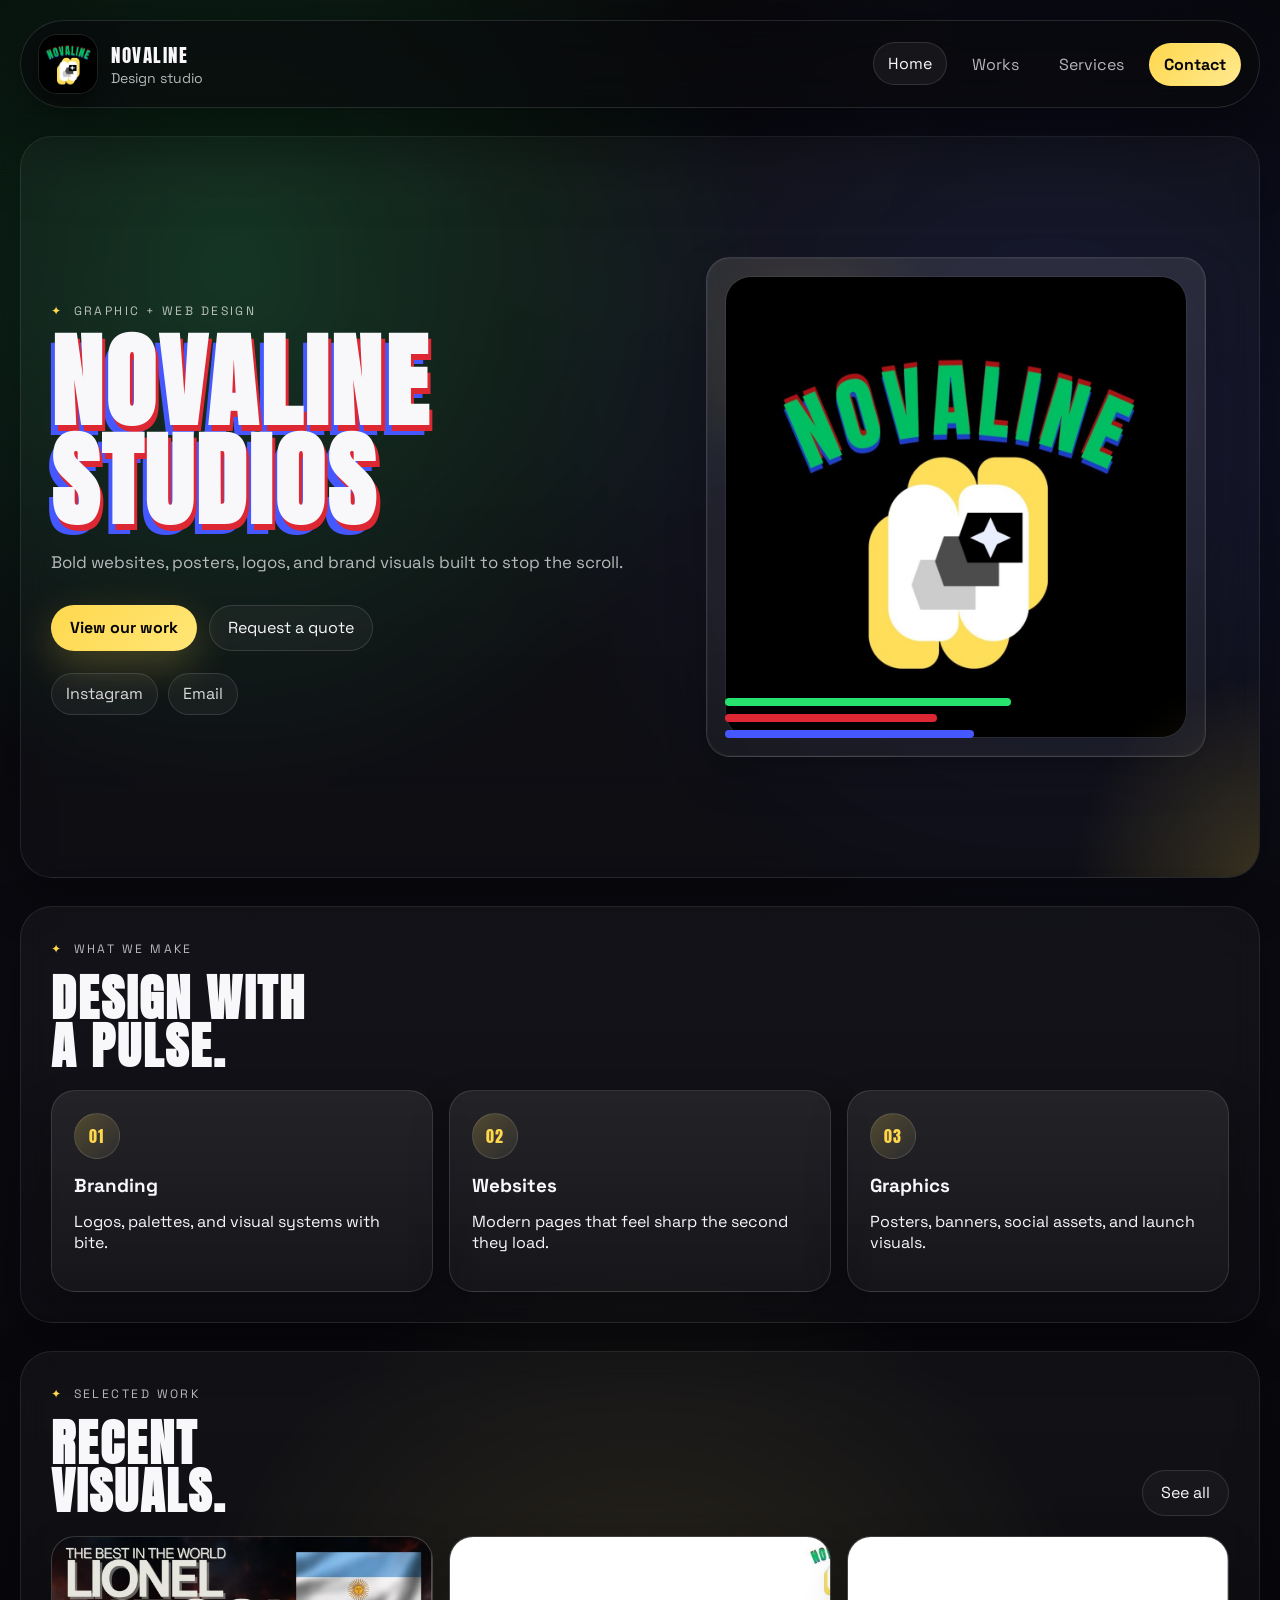
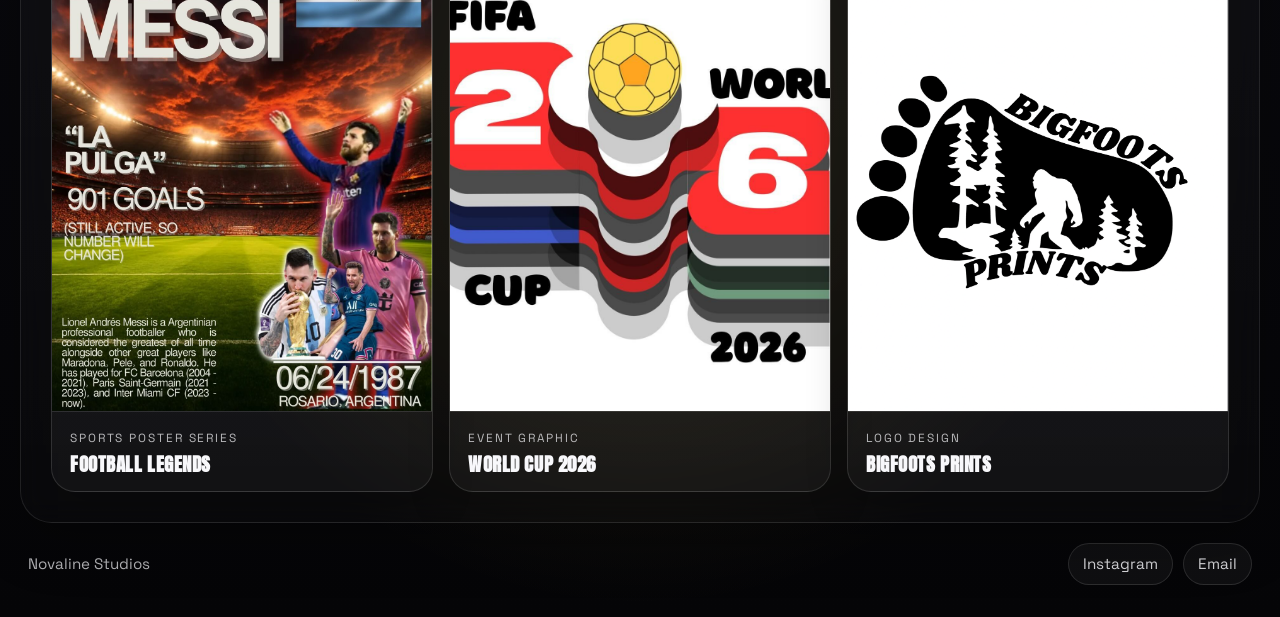
==== novaline-studio/index.html @ 24a4189b "Favicon working V10" ====
<!DOCTYPE html>
<html lang="en">
  <head>
    <link rel="icon" type="image/png" href="assets/favicon.png" />
    <link rel="shortcut icon" href="assets/favicon.ico" />
    <meta charset="UTF-8" />
    <meta name="viewport" content="width=device-width, initial-scale=1.0" />
    
    <title>Novaline Studios | Design That Hits Different</title>
    <meta
      name="description"
      content="Novaline Studios creates bold brand systems, modern websites, and eye-catching visuals that help clients stand out."
    />
    
    <link rel="preconnect" href="https://fonts.googleapis.com" />
    <link rel="preconnect" href="https://fonts.gstatic.com" crossorigin />
    <link rel="stylesheet" href="styles.css" />
  </head>
  <body>
    <div class="page-shell">
      <header class="site-header">
        <a class="brand-lockup" href="index.html" aria-label="Novaline home">
          <img class="brand-mark" src="assets/novaline.jpg" alt="Novaline logo" />
          <span class="brand-copy">
            <span class="brand-name">Novaline</span>
            <span class="brand-tag">Design studio</span>
          </span>
        </a>

        <nav class="site-nav" aria-label="Primary">
          <a class="nav-link active" href="index.html">Home</a>
          <a class="nav-link" href="works.html">Works</a>
          <a class="nav-link" href="studio.html">Services</a>
          <a class="nav-link nav-cta" href="contact.html">Contact</a>
        </nav>
      </header>

      <main>
        <section class="hero section simple-hero">
          <div class="hero-copy">
            <p class="eyebrow"><span class="glyph">✦</span> graphic + web design</p>
            <h1>Novaline Studios</h1>
            <p class="lede">
              Bold websites, posters, logos, and brand visuals built to stop the scroll.
            </p>

            <div class="hero-actions">
              <a class="button button-primary" href="works.html">View our work</a>
              <a class="button button-secondary" href="mailto:novalinestudios529@gmail.com?subject=Novaline%20quote%20request&amp;body=Hi%20Novaline%2C%0A%0AI%27m%20interested%20in%20a%20quote%20for%3A%0A%0AProject%20type%3A%20%0ATimeline%3A%20%0ABudget%20range%3A%20%0AReferences%2Fideas%3A%20%0A%0AThank%20you!">Request a quote</a>
            </div>

            <div class="social-row" aria-label="Social links">
              <a class="social-link" href="https://www.instagram.com/novaline.studio529/" target="_blank" rel="noreferrer">Instagram</a>
              <a class="social-link" href="mailto:novalinestudios529@gmail.com?subject=Novaline%20project%20message">Email</a>
            </div>
          </div>

          <div class="hero-art">
            <div class="feature-board">
              <img class="feature-logo" src="assets/novaline.jpg" alt="" aria-hidden="true" />
              <div class="kinetic-bars" aria-hidden="true">
                <span></span>
                <span></span>
                <span></span>
              </div>
            </div>
          </div>
        </section>

        <section class="section compact-section">
          <div class="section-heading">
            <p class="eyebrow"><span class="glyph">✦</span> what we make</p>
            <h2>Design with a pulse.</h2>
          </div>

          <div class="service-grid">
            <article class="service-card">
              <div class="service-icon">01</div>
              <h3>Branding</h3>
              <p>Logos, palettes, and visual systems with bite.</p>
            </article>

            <article class="service-card">
              <div class="service-icon">02</div>
              <h3>Websites</h3>
              <p>Modern pages that feel sharp the second they load.</p>
            </article>

            <article class="service-card">
              <div class="service-icon">03</div>
              <h3>Graphics</h3>
              <p>Posters, banners, social assets, and launch visuals.</p>
            </article>
          </div>
        </section>

        <section class="section feature-showcase">
          <div class="section-heading section-heading--split">
            <div>
              <p class="eyebrow"><span class="glyph">✦</span> selected work</p>
              <h2>Recent visuals.</h2>
            </div>
            <a class="text-link" href="works.html">See all</a>
          </div>

          <div class="showcase-grid">
            <article class="project-card project-card--image">
              <img class="project-card__image" src="assets/s6.jpg" alt="Cristiano Ronaldo poster design" />
              <div class="project-card__body">
                <p class="project-type">Sports poster series</p>
                <h3>Football legends</h3>
              </div>
            </article>

            <article class="project-card project-card--image">
              <img class="project-card__image" src="assets/worldcup.jpg" alt="FIFA World Cup 2026 graphic" />
              <div class="project-card__body">
                <p class="project-type">Event graphic</p>
                <h3>World Cup 2026</h3>
              </div>
            </article>

            <article class="project-card project-card--image">
              <img class="project-card__image" src="assets/bigfoot.png" alt="Bigfoots Prints logo design" />
              <div class="project-card__body">
                <p class="project-type">Logo design</p>
                <h3>Bigfoots Prints</h3>
              </div>
            </article>
          </div>
        </section>
      </main>

      <footer class="site-footer">
        <p>Novaline Studios</p>
        <div class="footer-socials">
          <a href="https://www.instagram.com/novaline.studio529/" target="_blank" rel="noreferrer">Instagram</a>
          <a href="mailto:novalinestudios529@gmail.com?subject=Novaline%20project%20message">Email</a>
        </div>
      </footer>
    </div>
    <script src="script.js"></script>
  </body>
</html>
---- novaline-studio/styles.css ----
@import url("https://fonts.googleapis.com/css2?family=Anton&family=Space+Grotesk:wght@400;500;600;700&display=swap");

:root {
  --bg: #050507;
  --bg-soft: #0f1016;
  --surface: rgba(255, 255, 255, 0.07);
  --surface-strong: rgba(255, 255, 255, 0.12);
  --surface-weak: rgba(255, 255, 255, 0.04);
  --text: #f8f8fb;
  --muted: rgba(248, 248, 251, 0.72);
  --line: rgba(255, 255, 255, 0.12);
  --line-strong: rgba(255, 255, 255, 0.22);
  --green: #27e36e;
  --yellow: #ffd84e;
  --red: #dd2834;
  --blue: #4557ff;
  --shadow: 0 24px 80px rgba(0, 0, 0, 0.5);
  --radius-xl: 32px;
  --radius-lg: 24px;
  --radius-md: 18px;
  --radius-sm: 14px;
}

*,
*::before,
*::after {
  box-sizing: border-box;
}

html {
  scroll-behavior: smooth;
}

body {
  margin: 0;
  min-height: 100vh;
  color: var(--text);
  font-family: "Space Grotesk", system-ui, sans-serif;
  background:
    radial-gradient(circle at 18% 12%, rgba(39, 227, 110, 0.18), transparent 24%),
    radial-gradient(circle at 82% 18%, rgba(69, 87, 255, 0.14), transparent 26%),
    radial-gradient(circle at 50% 78%, rgba(255, 216, 78, 0.12), transparent 26%),
    linear-gradient(180deg, #060608 0%, #0a0a10 45%, #050507 100%);
}

body::before,
body::after {
  content: "";
  position: fixed;
  inset: 0;
  pointer-events: none;
  z-index: -1;
}

body::before {
  background-image:
    linear-gradient(rgba(255, 255, 255, 0.025) 1px, transparent 1px),
    linear-gradient(90deg, rgba(255, 255, 255, 0.025) 1px, transparent 1px);
  background-size: 58px 58px;
  mask-image: linear-gradient(180deg, rgba(0, 0, 0, 0.9), transparent 120%);
  opacity: 0.45;
}

body::after {
  background:
    radial-gradient(circle at 50% 0%, rgba(255, 255, 255, 0.06), transparent 30%),
    repeating-linear-gradient(
      180deg,
      rgba(255, 255, 255, 0.03) 0,
      rgba(255, 255, 255, 0.03) 1px,
      transparent 1px,
      transparent 3px
    );
  mix-blend-mode: screen;
  opacity: 0.12;
}

@media (prefers-reduced-motion: no-preference) {
  main > section {
    animation: fadeUp 520ms ease both;
  }

  main > section:nth-child(2) {
    animation-delay: 90ms;
  }

  main > section:nth-child(3) {
    animation-delay: 160ms;
  }
}

a {
  color: inherit;
  text-decoration: none;
}

img {
  display: block;
  max-width: 100%;
}

.page-shell {
  width: min(1240px, calc(100% - 32px));
  margin: 0 auto;
  padding: 20px 0 32px;
}

.site-header {
  position: sticky;
  top: 14px;
  z-index: 30;
  display: flex;
  align-items: center;
  justify-content: space-between;
  gap: 20px;
  padding: 14px 18px;
  margin-bottom: 24px;
  border: 1px solid var(--line);
  border-radius: 999px;
  background: rgba(9, 9, 12, 0.68);
  backdrop-filter: blur(18px);
  box-shadow: var(--shadow);
}

.brand-lockup {
  display: inline-flex;
  align-items: center;
  gap: 14px;
  min-width: 0;
}

.brand-mark {
  width: 58px;
  height: 58px;
  border-radius: 18px;
  object-fit: cover;
  box-shadow: 0 0 0 1px rgba(255, 255, 255, 0.09), 0 10px 30px rgba(0, 0, 0, 0.4);
}

.brand-copy {
  display: flex;
  flex-direction: column;
  min-width: 0;
}

.brand-name {
  font-family: "Anton", Impact, sans-serif;
  letter-spacing: 0.08em;
  font-size: 1.18rem;
  text-transform: uppercase;
}

.brand-tag {
  color: var(--muted);
  font-size: 0.88rem;
}

.site-nav {
  display: flex;
  align-items: center;
  gap: 10px;
  flex-wrap: wrap;
  justify-content: flex-end;
}

.nav-link {
  padding: 10px 14px;
  border-radius: 999px;
  color: var(--muted);
  border: 1px solid transparent;
  transition: transform 180ms ease, background 180ms ease, border-color 180ms ease,
    color 180ms ease;
}

.social-row,
.footer-socials,
.contact-socials,
.contact-tags {
  display: flex;
  flex-wrap: wrap;
  gap: 10px;
}

.social-row {
  margin-top: 22px;
}

.social-link,
.footer-socials a,
.social-card,
.contact-tags span {
  border: 1px solid var(--line);
  background: rgba(255, 255, 255, 0.045);
}

.social-link,
.footer-socials a {
  display: inline-flex;
  align-items: center;
  min-height: 42px;
  padding: 0 14px;
  border-radius: 999px;
  color: rgba(248, 248, 251, 0.86);
  transition: transform 180ms ease, background 180ms ease, color 180ms ease;
}

.social-link:hover,
.footer-socials a:hover {
  transform: translateY(-2px);
  color: var(--bg);
  background: var(--yellow);
}

.nav-link:hover,
.nav-link.active {
  color: var(--text);
  border-color: var(--line);
  background: rgba(255, 255, 255, 0.05);
  transform: translateY(-1px);
}

.nav-cta {
  color: var(--bg);
  background: linear-gradient(135deg, var(--yellow), #ffe98f);
  font-weight: 700;
}

.nav-cta:hover {
  color: var(--bg);
  border-color: transparent;
  background: linear-gradient(135deg, #ffe36d, var(--yellow));
}

.section {
  margin-top: 28px;
  padding: 30px;
  border: 1px solid rgba(255, 255, 255, 0.09);
  border-radius: var(--radius-xl);
  background: linear-gradient(180deg, rgba(255, 255, 255, 0.04), rgba(255, 255, 255, 0.018));
  backdrop-filter: blur(14px);
  box-shadow: 0 18px 54px rgba(0, 0, 0, 0.28);
}

.section--tight {
  padding: 30px 32px;
}

.hero {
  display: grid;
  grid-template-columns: 1.05fr 0.95fr;
  gap: 28px;
  align-items: center;
  min-height: 78vh;
  overflow: hidden;
  position: relative;
}

.hero::after {
  content: "";
  position: absolute;
  inset: auto -18% -28% auto;
  width: 420px;
  height: 420px;
  border-radius: 50%;
  background: radial-gradient(circle, rgba(255, 216, 78, 0.18), transparent 68%);
  filter: blur(8px);
  pointer-events: none;
}

.eyebrow {
  display: inline-flex;
  align-items: center;
  gap: 10px;
  margin: 0 0 14px;
  color: var(--muted);
  text-transform: uppercase;
  letter-spacing: 0.2em;
  font-size: 0.76rem;
}

.glyph {
  color: var(--yellow);
}

h1,
h2,
h3,
.feature-board__top,
.project-card__body h3 {
  margin: 0;
  line-height: 0.96;
  text-wrap: balance;
}

h1 {
  font-family: "Anton", Impact, sans-serif;
  text-transform: uppercase;
  letter-spacing: 0.03em;
  font-size: 6.4rem;
  max-width: 11ch;
  text-shadow:
    0.03em 0.06em 0 var(--red),
    -0.04em 0.1em 0 var(--blue);
}

h2 {
  font-family: "Anton", Impact, sans-serif;
  text-transform: uppercase;
  letter-spacing: 0.04em;
  font-size: 3.1rem;
  max-width: 12ch;
}

h3 {
  font-size: 1.18rem;
  margin-bottom: 10px;
}

.lede {
  margin: 18px 0 0;
  max-width: 60ch;
  color: var(--muted);
  font-size: 1.05rem;
  line-height: 1.7;
}

.hero-actions,
.cta-band,
.section-heading--split,
.project-meta,
.contact-points,
.filter-row {
  display: flex;
  flex-wrap: wrap;
  gap: 12px;
}

.hero-actions {
  margin-top: 28px;
}

.button,
.filter-pill,
.text-link {
  display: inline-flex;
  align-items: center;
  justify-content: center;
  min-height: 46px;
  padding: 0 18px;
  border-radius: 999px;
  border: 1px solid var(--line);
  transition: transform 180ms ease, background 180ms ease, border-color 180ms ease,
    color 180ms ease;
}

.button:hover,
.filter-pill:hover,
.text-link:hover {
  transform: translateY(-1px);
}

.button-primary {
  color: var(--bg);
  border-color: transparent;
  background: linear-gradient(135deg, var(--yellow), #ffe676);
  font-weight: 700;
  box-shadow: 0 14px 40px rgba(255, 216, 78, 0.24);
}

.button-primary:hover {
  background: linear-gradient(135deg, #ffe25b, #fff0a6);
}

.button-secondary {
  background: rgba(255, 255, 255, 0.04);
}

.text-link {
  color: var(--text);
  background: rgba(255, 255, 255, 0.03);
}

.button-full {
  width: 100%;
}

.stats-row {
  display: grid;
  grid-template-columns: repeat(3, minmax(0, 1fr));
  gap: 14px;
  margin-top: 30px;
}

.stat-card,
.service-card,
.project-card,
.project-tile,
.process-card,
.offer-card,
.pillar-card,
.contact-card,
.contact-point,
.quote-card,
.social-card,
.feature-board {
  position: relative;
  overflow: hidden;
  border: 1px solid var(--line);
  border-radius: var(--radius-lg);
  background: linear-gradient(180deg, rgba(255, 255, 255, 0.08), rgba(255, 255, 255, 0.035));
  box-shadow: 0 18px 40px rgba(0, 0, 0, 0.24);
}

.stat-card {
  padding: 18px;
}

.stat-value {
  display: block;
  font-family: "Anton", Impact, sans-serif;
  letter-spacing: 0.08em;
  font-size: 1.05rem;
  text-transform: uppercase;
}

.stat-label {
  display: block;
  margin-top: 8px;
  color: var(--muted);
  font-size: 0.93rem;
  line-height: 1.55;
}

.hero-art {
  position: relative;
  min-height: 680px;
  display: grid;
  place-items: center;
}

.feature-board {
  width: min(100%, 500px);
  padding: 18px;
  background:
    radial-gradient(circle at 20% 18%, rgba(255, 216, 78, 0.12), transparent 25%),
    linear-gradient(180deg, rgba(255, 255, 255, 0.09), rgba(255, 255, 255, 0.045));
}

.feature-board::before {
  content: "";
  position: absolute;
  inset: 0;
  border-radius: inherit;
  border: 1px solid rgba(255, 255, 255, 0.04);
  pointer-events: none;
}

.feature-board__top,
.feature-board__bottom {
  display: flex;
  align-items: center;
  justify-content: space-between;
  gap: 12px;
}

.feature-board__top {
  margin-bottom: 12px;
  color: rgba(248, 248, 251, 0.88);
  font-size: 0.96rem;
  letter-spacing: 0.08em;
  text-transform: uppercase;
}

.feature-pill {
  display: inline-flex;
  padding: 8px 12px;
  border-radius: 999px;
  background: rgba(39, 227, 110, 0.12);
  border: 1px solid rgba(39, 227, 110, 0.34);
  color: var(--green);
  font-size: 0.74rem;
}

.feature-logo {
  width: 100%;
  aspect-ratio: 1 / 1;
  object-fit: cover;
  border-radius: 26px;
  border: 1px solid rgba(255, 255, 255, 0.06);
  box-shadow: inset 0 0 0 1px rgba(255, 255, 255, 0.02);
  animation: lift 8s ease-in-out infinite;
}

.kinetic-bars {
  position: absolute;
  left: 18px;
  right: 18px;
  bottom: 18px;
  display: grid;
  gap: 8px;
  pointer-events: none;
}

.kinetic-bars span {
  display: block;
  height: 8px;
  border-radius: 999px;
  transform-origin: left center;
  animation: barPulse 2.8s ease-in-out infinite;
}

.kinetic-bars span:nth-child(1) {
  width: 62%;
  background: var(--green);
}

.kinetic-bars span:nth-child(2) {
  width: 46%;
  background: var(--red);
  animation-delay: 180ms;
}

.kinetic-bars span:nth-child(3) {
  width: 54%;
  background: var(--blue);
  animation-delay: 320ms;
}

.feature-board__bottom {
  margin-top: 12px;
}

.feature-board__bottom strong,
.project-card__body h3,
.project-tile__content h3,
.process-card h3,
.pillar-card h3 {
  font-family: "Anton", Impact, sans-serif;
  letter-spacing: 0.03em;
  text-transform: uppercase;
}

.feature-board__bottom span,
.project-card__body p,
.project-tile__content p,
.process-card p,
.pillar-card p,
.contact-copy .lede {
  color: var(--muted);
}

.feature-board__bottom div {
  display: flex;
  flex-direction: column;
  gap: 4px;
  font-size: 0.92rem;
}

.signal-strip {
  padding: 16px 22px;
  border-radius: 999px;
  background:
    linear-gradient(90deg, rgba(39, 227, 110, 0.12), rgba(255, 216, 78, 0.08), rgba(69, 87, 255, 0.12));
}

.signal-strip__inner {
  overflow: hidden;
  white-space: nowrap;
}

.signal-strip p {
  margin: 0;
  color: rgba(248, 248, 251, 0.88);
  letter-spacing: 0.08em;
  text-transform: uppercase;
  font-size: 0.8rem;
}

.section-heading {
  margin-bottom: 20px;
}

.section-heading h2 {
  margin-top: 4px;
}

.service-grid,
.showcase-grid,
.portfolio-grid,
.process-grid,
.offer-grid,
.pillar-layout {
  display: grid;
  gap: 16px;
}

.service-grid {
  grid-template-columns: repeat(3, minmax(0, 1fr));
}

.offer-grid {
  grid-template-columns: repeat(3, minmax(0, 1fr));
}

.service-card,
.process-card,
.offer-card,
.pillar-card {
  padding: 22px;
}

.service-icon,
.process-step {
  display: inline-flex;
  align-items: center;
  justify-content: center;
  width: 46px;
  height: 46px;
  margin-bottom: 18px;
  border-radius: 50%;
  background: linear-gradient(135deg, rgba(255, 216, 78, 0.22), rgba(255, 255, 255, 0.06));
  border: 1px solid rgba(255, 255, 255, 0.12);
  color: var(--yellow);
  font-family: "Anton", Impact, sans-serif;
  letter-spacing: 0.08em;
}

.services-menu,
.how-it-works {
  overflow: hidden;
}

.feature-showcase {
  overflow: hidden;
}

.showcase-grid {
  grid-template-columns: repeat(3, minmax(0, 1fr));
}

.project-card {
  min-height: 390px;
  display: flex;
  flex-direction: column;
}

.project-card,
.real-project,
.series-slide,
.service-card,
.process-card,
.offer-card,
.quote-card,
.social-card {
  transition: transform 180ms ease, border-color 180ms ease, background 180ms ease;
}

.project-card:hover,
.real-project:hover,
.series-slide:hover,
.service-card:hover,
.process-card:hover,
.offer-card:hover,
.quote-card:hover,
.social-card:hover {
  transform: translateY(-4px);
  border-color: rgba(255, 216, 78, 0.38);
}

.reveal {
  opacity: 0;
  transform: translateY(28px) scale(0.97);
  transition:
    opacity 520ms ease,
    transform 620ms cubic-bezier(0.2, 0.8, 0.2, 1),
    border-color 180ms ease,
    background 180ms ease;
  transition-delay: var(--reveal-delay, 0ms);
}

.reveal.is-visible {
  opacity: 1;
  transform: translateY(0) scale(1);
}

.project-card--image {
  min-height: auto;
}

.project-card__image {
  width: 100%;
  aspect-ratio: 4 / 5;
  object-fit: cover;
  object-position: center;
  border-bottom: 1px solid rgba(255, 255, 255, 0.08);
  background: rgba(255, 255, 255, 0.04);
}

.project-card__visual {
  position: relative;
  min-height: 250px;
  border-bottom: 1px solid rgba(255, 255, 255, 0.08);
}

.project-card__body {
  padding: 18px;
}

.project-type {
  margin: 0 0 10px;
  color: var(--yellow);
  text-transform: uppercase;
  letter-spacing: 0.16em;
  font-size: 0.74rem;
}

.project-card--gold .project-card__visual {
  background:
    radial-gradient(circle at 25% 30%, rgba(255, 255, 255, 0.6), transparent 16%),
    linear-gradient(135deg, rgba(255, 216, 78, 0.95), rgba(255, 142, 60, 0.6));
}

.project-card--blue .project-card__visual {
  background:
    linear-gradient(135deg, rgba(69, 87, 255, 0.9), rgba(18, 18, 34, 0.65)),
    radial-gradient(circle at 80% 20%, rgba(255, 255, 255, 0.2), transparent 18%);
}

.project-card--green .project-card__visual {
  background:
    radial-gradient(circle at 20% 20%, rgba(255, 255, 255, 0.2), transparent 20%),
    linear-gradient(135deg, rgba(39, 227, 110, 0.9), rgba(10, 93, 52, 0.7));
}

.project-card__orb,
.project-card__slice,
.project-card__grid,
.project-card__spark,
.project-card__ring,
.project-card__bar {
  position: absolute;
}

.project-card__orb {
  left: 14%;
  top: 14%;
  width: 120px;
  height: 120px;
  border-radius: 50%;
  background: rgba(5, 5, 7, 0.18);
  border: 1px solid rgba(255, 255, 255, 0.2);
}

.project-card__slice {
  right: 10%;
  bottom: 10%;
  width: 130px;
  height: 130px;
  clip-path: polygon(50% 0%, 100% 50%, 50% 100%, 0 50%);
  background: rgba(5, 5, 7, 0.18);
}

.project-card__grid {
  inset: 18px;
  border-radius: 24px;
  background:
    linear-gradient(180deg, rgba(255, 255, 255, 0.14), rgba(255, 255, 255, 0.04)),
    linear-gradient(90deg, transparent 0 34px, rgba(255, 255, 255, 0.12) 34px 35px, transparent 35px 100%),
    linear-gradient(transparent 0 34px, rgba(255, 255, 255, 0.12) 34px 35px, transparent 35px 100%);
}

.project-card__spark {
  top: 24px;
  right: 24px;
  color: white;
  font-size: 2.4rem;
  text-shadow: 0 0 30px rgba(255, 255, 255, 0.5);
}

.project-card__ring {
  inset: 20px;
  border-radius: 50%;
  border: 2px solid rgba(255, 255, 255, 0.26);
}

.project-card__bar {
  left: 16%;
  right: 16%;
  top: 46%;
  height: 16px;
  border-radius: 999px;
  background: rgba(5, 5, 7, 0.25);
}

.section-heading--split {
  align-items: end;
  justify-content: space-between;
}

.project-tile {
  display: grid;
  grid-template-columns: 1.12fr 0.88fr;
  min-height: 260px;
}

.project-tile__visual {
  position: relative;
  min-height: 100%;
}

.project-tile__content {
  padding: 22px;
  align-self: end;
}

.project-tile__visual--aurora {
  background:
    radial-gradient(circle at 20% 25%, rgba(255, 216, 78, 0.9), transparent 18%),
    radial-gradient(circle at 72% 24%, rgba(69, 87, 255, 0.9), transparent 18%),
    linear-gradient(135deg, rgba(255, 49, 95, 0.92), rgba(31, 199, 247, 0.62));
}

.tile-badge,
.tile-note {
  position: absolute;
  left: 18px;
  top: 18px;
  padding: 8px 12px;
  border-radius: 999px;
  background: rgba(5, 5, 7, 0.34);
  border: 1px solid rgba(255, 255, 255, 0.18);
  color: var(--text);
  font-size: 0.75rem;
  letter-spacing: 0.12em;
  text-transform: uppercase;
}

.project-tile__visual--square {
  background:
    linear-gradient(135deg, rgba(255, 216, 78, 0.85), rgba(255, 255, 255, 0.22)),
    radial-gradient(circle at 50% 50%, rgba(0, 0, 0, 0.2), transparent 34%);
}

.tile-star {
  position: absolute;
  inset: 50% auto auto 50%;
  transform: translate(-50%, -50%);
  font-size: 4rem;
  color: var(--bg);
  text-shadow: 0 0 28px rgba(255, 255, 255, 0.45);
}

.project-tile__visual--yellow {
  background:
    linear-gradient(135deg, rgba(255, 216, 78, 0.95), rgba(255, 216, 78, 0.25)),
    radial-gradient(circle at 35% 30%, rgba(255, 255, 255, 0.5), transparent 16%);
}

.tile-stack {
  position: absolute;
  inset: 28px;
  border-radius: 20px;
  background:
    linear-gradient(135deg, rgba(255, 255, 255, 0.9), rgba(255, 255, 255, 0.55)),
    linear-gradient(135deg, rgba(5, 5, 7, 0.08), rgba(5, 5, 7, 0.08));
  clip-path: polygon(10% 20%, 65% 0, 100% 35%, 78% 100%, 20% 86%, 0 44%);
}

.project-tile__visual--blue {
  background:
    linear-gradient(135deg, rgba(69, 87, 255, 0.92), rgba(69, 87, 255, 0.42)),
    radial-gradient(circle at 18% 20%, rgba(255, 255, 255, 0.6), transparent 16%);
}

.tile-grid {
  position: absolute;
  inset: 20px;
  border-radius: 18px;
  background:
    linear-gradient(180deg, rgba(255, 255, 255, 0.12), rgba(255, 255, 255, 0.03)),
    linear-gradient(90deg, transparent 0 28px, rgba(255, 255, 255, 0.14) 28px 29px, transparent 29px 100%),
    linear-gradient(transparent 0 28px, rgba(255, 255, 255, 0.14) 28px 29px, transparent 29px 100%);
}

.project-tile__visual--mono {
  background:
    radial-gradient(circle at 50% 30%, rgba(255, 216, 78, 0.18), transparent 22%),
    linear-gradient(135deg, rgba(10, 10, 14, 0.82), rgba(255, 255, 255, 0.06));
}

.project-tile__visual--ring {
  background:
    radial-gradient(circle at 50% 50%, rgba(255, 255, 255, 0.08), transparent 28%),
    linear-gradient(135deg, rgba(39, 227, 110, 0.78), rgba(69, 87, 255, 0.68));
}

.tile-orbit {
  position: absolute;
  inset: 26px;
  border-radius: 50%;
  border: 2px solid rgba(255, 255, 255, 0.2);
}

.tile-note {
  top: auto;
  bottom: 18px;
}

.project-meta {
  margin-top: 18px;
}

.project-meta span {
  padding: 7px 10px;
  border-radius: 999px;
  background: rgba(255, 255, 255, 0.04);
  color: rgba(248, 248, 251, 0.78);
  font-size: 0.8rem;
}

.filter-row {
  margin-top: 18px;
  margin-bottom: 18px;
}

.filter-pill {
  color: var(--muted);
  background: rgba(255, 255, 255, 0.03);
}

.filter-pill.active {
  color: var(--bg);
  background: linear-gradient(135deg, var(--yellow), #fff1a0);
  border-color: transparent;
  font-weight: 700;
}

.portfolio-grid {
  grid-template-columns: repeat(2, minmax(0, 1fr));
}

.portfolio-feature {
  margin-top: 18px;
  padding: 24px;
  border: 1px solid var(--line);
  border-radius: var(--radius-xl);
  background:
    linear-gradient(180deg, rgba(255, 255, 255, 0.055), rgba(255, 255, 255, 0.025)),
    radial-gradient(circle at 8% 12%, rgba(255, 216, 78, 0.1), transparent 28%);
  overflow: hidden;
}

.carousel-note {
  max-width: 220px;
  margin: 0;
  color: var(--muted);
  line-height: 1.45;
  text-align: right;
}

.carousel-actions {
  display: flex;
  gap: 8px;
  margin: 18px 0;
  flex-wrap: wrap;
}

.carousel-actions a {
  display: inline-grid;
  place-items: center;
  width: 42px;
  height: 42px;
  border-radius: 50%;
  border: 1px solid var(--line);
  background: rgba(255, 255, 255, 0.04);
  color: var(--muted);
  font-family: "Anton", Impact, sans-serif;
  letter-spacing: 0.04em;
  transition: transform 180ms ease, background 180ms ease, color 180ms ease;
}

.carousel-actions a:hover {
  transform: translateY(-1px);
  color: var(--bg);
  background: var(--yellow);
}

.series-carousel {
  display: grid;
  grid-auto-flow: column;
  grid-auto-columns: minmax(280px, 38%);
  gap: 16px;
  overflow-x: auto;
  overscroll-behavior-inline: contain;
  scroll-behavior: smooth;
  scroll-snap-type: inline mandatory;
  padding: 0 4px 18px;
}

.series-carousel::-webkit-scrollbar {
  height: 10px;
}

.series-carousel::-webkit-scrollbar-track {
  background: rgba(255, 255, 255, 0.06);
  border-radius: 999px;
}

.series-carousel::-webkit-scrollbar-thumb {
  background: linear-gradient(90deg, var(--yellow), var(--green));
  border-radius: 999px;
}

.series-slide {
  margin: 0;
  scroll-snap-align: start;
  border: 1px solid var(--line);
  border-radius: var(--radius-lg);
  overflow: hidden;
  background: rgba(255, 255, 255, 0.04);
  box-shadow: 0 18px 45px rgba(0, 0, 0, 0.32);
}

.series-slide img {
  width: 100%;
  aspect-ratio: 4 / 5;
  object-fit: cover;
  object-position: top center;
  background: #111;
}

.series-slide figcaption {
  display: flex;
  align-items: center;
  gap: 12px;
  min-height: 62px;
  padding: 14px 16px;
  color: rgba(248, 248, 251, 0.88);
  line-height: 1.35;
}

.series-slide figcaption span {
  display: inline-grid;
  place-items: center;
  flex: 0 0 auto;
  width: 34px;
  height: 34px;
  border-radius: 50%;
  color: var(--bg);
  background: var(--yellow);
  font-family: "Anton", Impact, sans-serif;
}

.portfolio-grid--real {
  margin-top: 18px;
}

.real-project {
  overflow: hidden;
  border: 1px solid var(--line);
  border-radius: var(--radius-lg);
  background: linear-gradient(180deg, rgba(255, 255, 255, 0.075), rgba(255, 255, 255, 0.035));
  box-shadow: 0 18px 45px rgba(0, 0, 0, 0.28);
}

.real-project--wide {
  grid-column: 1 / -1;
  display: grid;
  grid-template-columns: minmax(0, 0.9fr) minmax(280px, 1.1fr);
  align-items: stretch;
}

.real-project img {
  width: 100%;
  height: 100%;
  min-height: 320px;
  object-fit: cover;
  object-position: center;
  background: rgba(255, 255, 255, 0.04);
}

.real-project:not(.real-project--wide) img {
  aspect-ratio: 1 / 1;
  height: auto;
}

.real-project__content {
  padding: 22px;
  align-self: end;
}

.real-project__content h3 {
  font-family: "Anton", Impact, sans-serif;
  letter-spacing: 0.03em;
  text-transform: uppercase;
}

.real-project__content p {
  color: var(--muted);
  line-height: 1.65;
}

.project-tile__content p {
  line-height: 1.65;
}

.process-grid {
  grid-template-columns: repeat(4, minmax(0, 1fr));
}

.process-grid--simple {
  grid-template-columns: repeat(3, minmax(0, 1fr));
}

.pillar-layout {
  grid-template-columns: repeat(3, minmax(0, 1fr));
}

.studio-purpose {
  display: grid;
  grid-template-columns: minmax(260px, 0.75fr) minmax(320px, 1.25fr);
  gap: 24px;
  align-items: start;
}

.studio-purpose h2 {
  max-width: 9ch;
}

.purpose-copy {
  display: grid;
  gap: 14px;
  color: var(--muted);
  font-size: 1rem;
  line-height: 1.75;
}

.purpose-copy p {
  margin: 0;
}

.quote-card {
  display: flex;
  align-items: center;
  justify-content: space-between;
  gap: 18px;
  margin-top: 28px;
  padding: 28px;
}

.quote-card h2 {
  max-width: none;
}

.contact-layout {
  display: grid;
  grid-template-columns: 1fr 0.9fr;
  gap: 20px;
  align-items: start;
}

.contact-copy h1 {
  max-width: 12ch;
}

.contact-socials {
  margin-top: 24px;
}

.social-card {
  flex: 1 1 220px;
  display: grid;
  gap: 8px;
  min-height: 118px;
  padding: 20px;
  border-radius: var(--radius-lg);
}

.social-card span {
  color: var(--yellow);
  text-transform: uppercase;
  letter-spacing: 0.16em;
  font-size: 0.76rem;
}

.social-card strong {
  font-size: 1.1rem;
}

.contact-points {
  margin-top: 24px;
  flex-direction: column;
}

.contact-point {
  padding: 18px 20px;
}

.contact-point__label {
  display: block;
  color: var(--yellow);
  text-transform: uppercase;
  letter-spacing: 0.16em;
  font-size: 0.74rem;
  margin-bottom: 8px;
}

.contact-card {
  display: grid;
  gap: 14px;
  padding: 22px;
}

.contact-card--simple {
  align-self: stretch;
  align-content: center;
}

.contact-tags span {
  padding: 10px 12px;
  border-radius: 999px;
  color: rgba(248, 248, 251, 0.86);
}

.contact-card label {
  display: grid;
  gap: 8px;
  color: rgba(248, 248, 251, 0.9);
  font-size: 0.93rem;
}

.contact-card input,
.contact-card textarea {
  width: 100%;
  border: 1px solid var(--line);
  border-radius: 16px;
  background: rgba(255, 255, 255, 0.04);
  color: var(--text);
  font: inherit;
  padding: 14px 16px;
  outline: none;
  transition: border-color 160ms ease, background 160ms ease, transform 160ms ease;
}

.contact-card input:focus,
.contact-card textarea:focus {
  border-color: rgba(255, 216, 78, 0.58);
  background: rgba(255, 255, 255, 0.06);
}

.contact-card textarea {
  resize: vertical;
  min-height: 160px;
}

.site-footer {
  display: flex;
  align-items: center;
  justify-content: space-between;
  gap: 18px;
  padding: 20px 8px 0;
  color: var(--muted);
  font-size: 0.95rem;
}

.site-footer p {
  margin: 0;
}

@keyframes lift {
  0%,
  100% {
    transform: translateY(0);
    filter: saturate(1);
  }
  50% {
    transform: translateY(-8px);
    filter: saturate(1.08);
  }
}

@keyframes barPulse {
  0%,
  100% {
    transform: scaleX(0.75);
    opacity: 0.72;
  }
  50% {
    transform: scaleX(1);
    opacity: 1;
  }
}

@keyframes fadeUp {
  from {
    opacity: 0;
    transform: translateY(14px);
  }
  to {
    opacity: 1;
    transform: translateY(0);
  }
}

@media (max-width: 1120px) {
  .hero,
  .contact-layout,
  .studio-purpose {
    grid-template-columns: 1fr;
  }

  .hero-art {
    min-height: 540px;
  }

  .service-grid,
  .showcase-grid,
  .process-grid,
  .pillar-layout {
    grid-template-columns: repeat(2, minmax(0, 1fr));
  }
}

@media (max-width: 820px) {
  .page-shell {
    width: min(100% - 18px, 1240px);
    padding-top: 10px;
  }

  .site-header {
    position: static;
    border-radius: 28px;
    padding: 16px;
    flex-direction: column;
    align-items: stretch;
  }

  .site-nav {
    justify-content: flex-start;
  }

  .section {
    padding: 22px;
    border-radius: 26px;
  }

  h1 {
    font-size: 4.4rem;
  }

  h2 {
    font-size: 2.6rem;
  }

  .stats-row,
  .portfolio-grid,
  .service-grid,
  .showcase-grid,
  .process-grid,
  .pillar-layout {
    grid-template-columns: 1fr;
  }

  .project-tile {
    grid-template-columns: 1fr;
  }

  .real-project--wide {
    grid-template-columns: 1fr;
  }

  .series-carousel {
    grid-auto-columns: minmax(250px, 78%);
  }

  .carousel-note {
    max-width: none;
    text-align: left;
  }

  .hero {
    min-height: auto;
  }

  .hero-art {
    min-height: 470px;
  }

  .site-footer {
    flex-direction: column;
    align-items: flex-start;
  }
}

@media (max-width: 560px) {
  h1 {
    font-size: 3.45rem;
  }

  h2 {
    font-size: 2.2rem;
  }

  .hero-actions,
  .section-heading--split,
  .cta-band {
    flex-direction: column;
    align-items: flex-start;
  }

  .button,
  .text-link {
    width: 100%;
  }

  .signal-strip {
    border-radius: 24px;
  }

  .feature-board__top,
  .feature-board__bottom {
    flex-direction: column;
    align-items: flex-start;
  }

  .feature-logo {
    aspect-ratio: 1 / 1.05;
  }
}
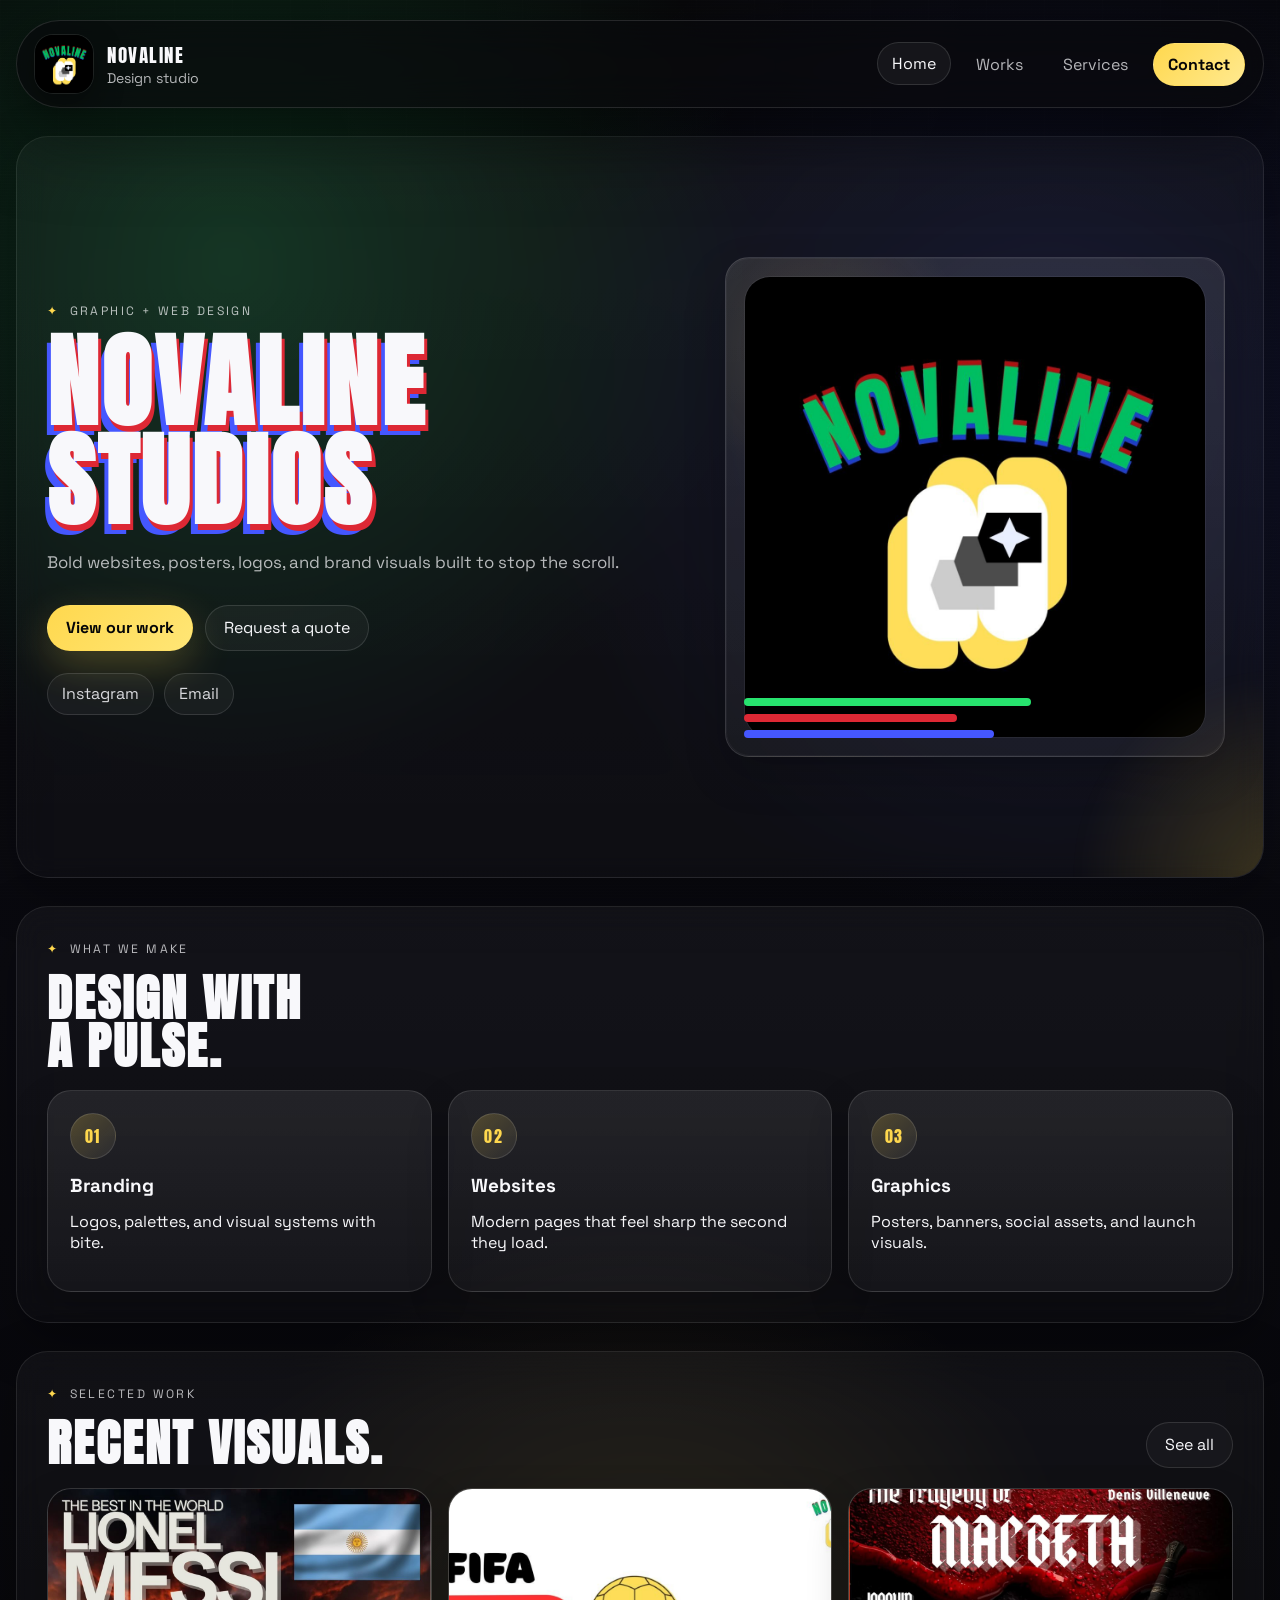
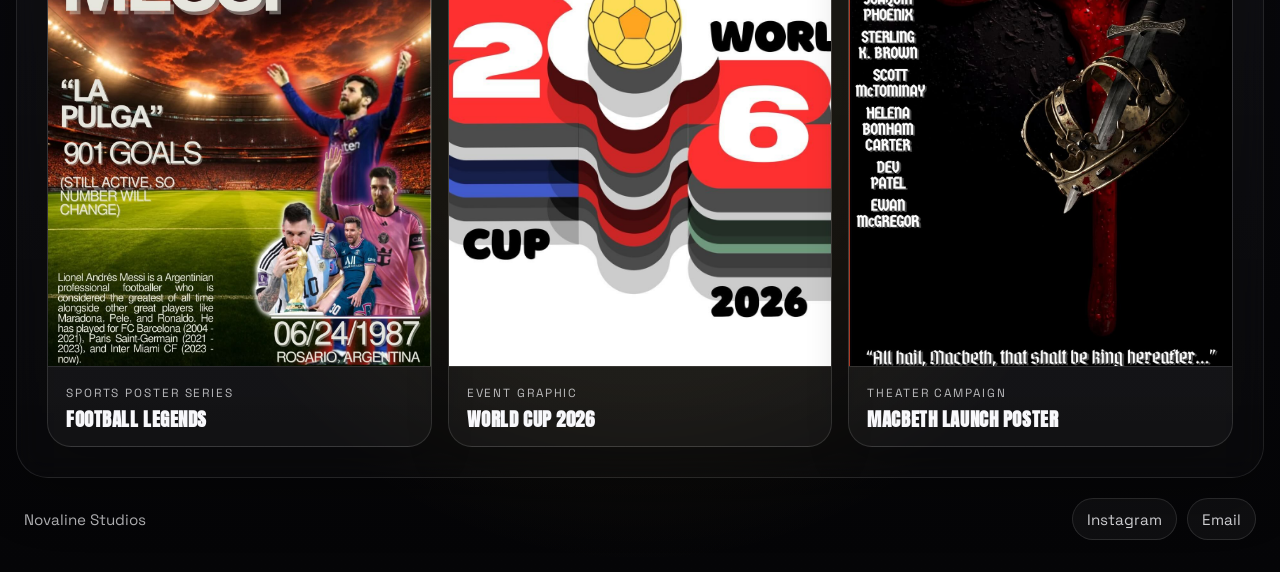
==== commit ac6f5e1d: "Changed UI structure" ====
--- a/novaline-studio/index.html
+++ b/novaline-studio/index.html
@@ -1,7 +1,8 @@
 <!DOCTYPE html>
 <html lang="en">
   <head>
-    <link rel="icon" type="image/png" href="assets/favicon.png" />
+    <link rel="icon" type="image/vnd.microsoft.icon" href="assets/favicon.ico" />
+    <link rel="icon" type="image/jpeg" href="assets/novalin.jpg" />
     <link rel="shortcut icon" href="assets/favicon.ico" />
     <meta charset="UTF-8" />
     <meta name="viewport" content="width=device-width, initial-scale=1.0" />
@@ -121,10 +122,10 @@
             </article>
 
             <article class="project-card project-card--image">
-              <img class="project-card__image" src="assets/bigfoot.png" alt="Bigfoots Prints logo design" />
+              <img class="project-card__image" src="assets/macbeth.jpg" alt="Macbeth poster design" />
               <div class="project-card__body">
-                <p class="project-type">Logo design</p>
-                <h3>Bigfoots Prints</h3>
+                <p class="project-type">Theater campaign</p>
+                <h3>Macbeth launch poster</h3>
               </div>
             </article>
           </div>
--- a/novaline-studio/styles.css
+++ b/novaline-studio/styles.css
@@ -100,7 +100,8 @@
 }
 
 .page-shell {
-  width: min(1240px, calc(100% - 32px));
+  width: min(1600px, calc(100% - 32px));
+  max-width: 1600px;
   margin: 0 auto;
   padding: 20px 0 32px;
 }
@@ -247,10 +248,10 @@
 
 .hero {
   display: grid;
-  grid-template-columns: 1.05fr 0.95fr;
-  gap: 28px;
+  grid-template-columns: 1.1fr 0.9fr;
+  gap: 40px;
   align-items: center;
-  min-height: 78vh;
+  min-height: 82vh;
   overflow: hidden;
   position: relative;
 }
@@ -297,7 +298,7 @@
   text-transform: uppercase;
   letter-spacing: 0.03em;
   font-size: 6.4rem;
-  max-width: 11ch;
+  max-width: 14ch;
   text-shadow:
     0.03em 0.06em 0 var(--red),
     -0.04em 0.1em 0 var(--blue);
@@ -308,7 +309,7 @@
   text-transform: uppercase;
   letter-spacing: 0.04em;
   font-size: 3.1rem;
-  max-width: 12ch;
+  max-width: 16ch;
 }
 
 h3 {
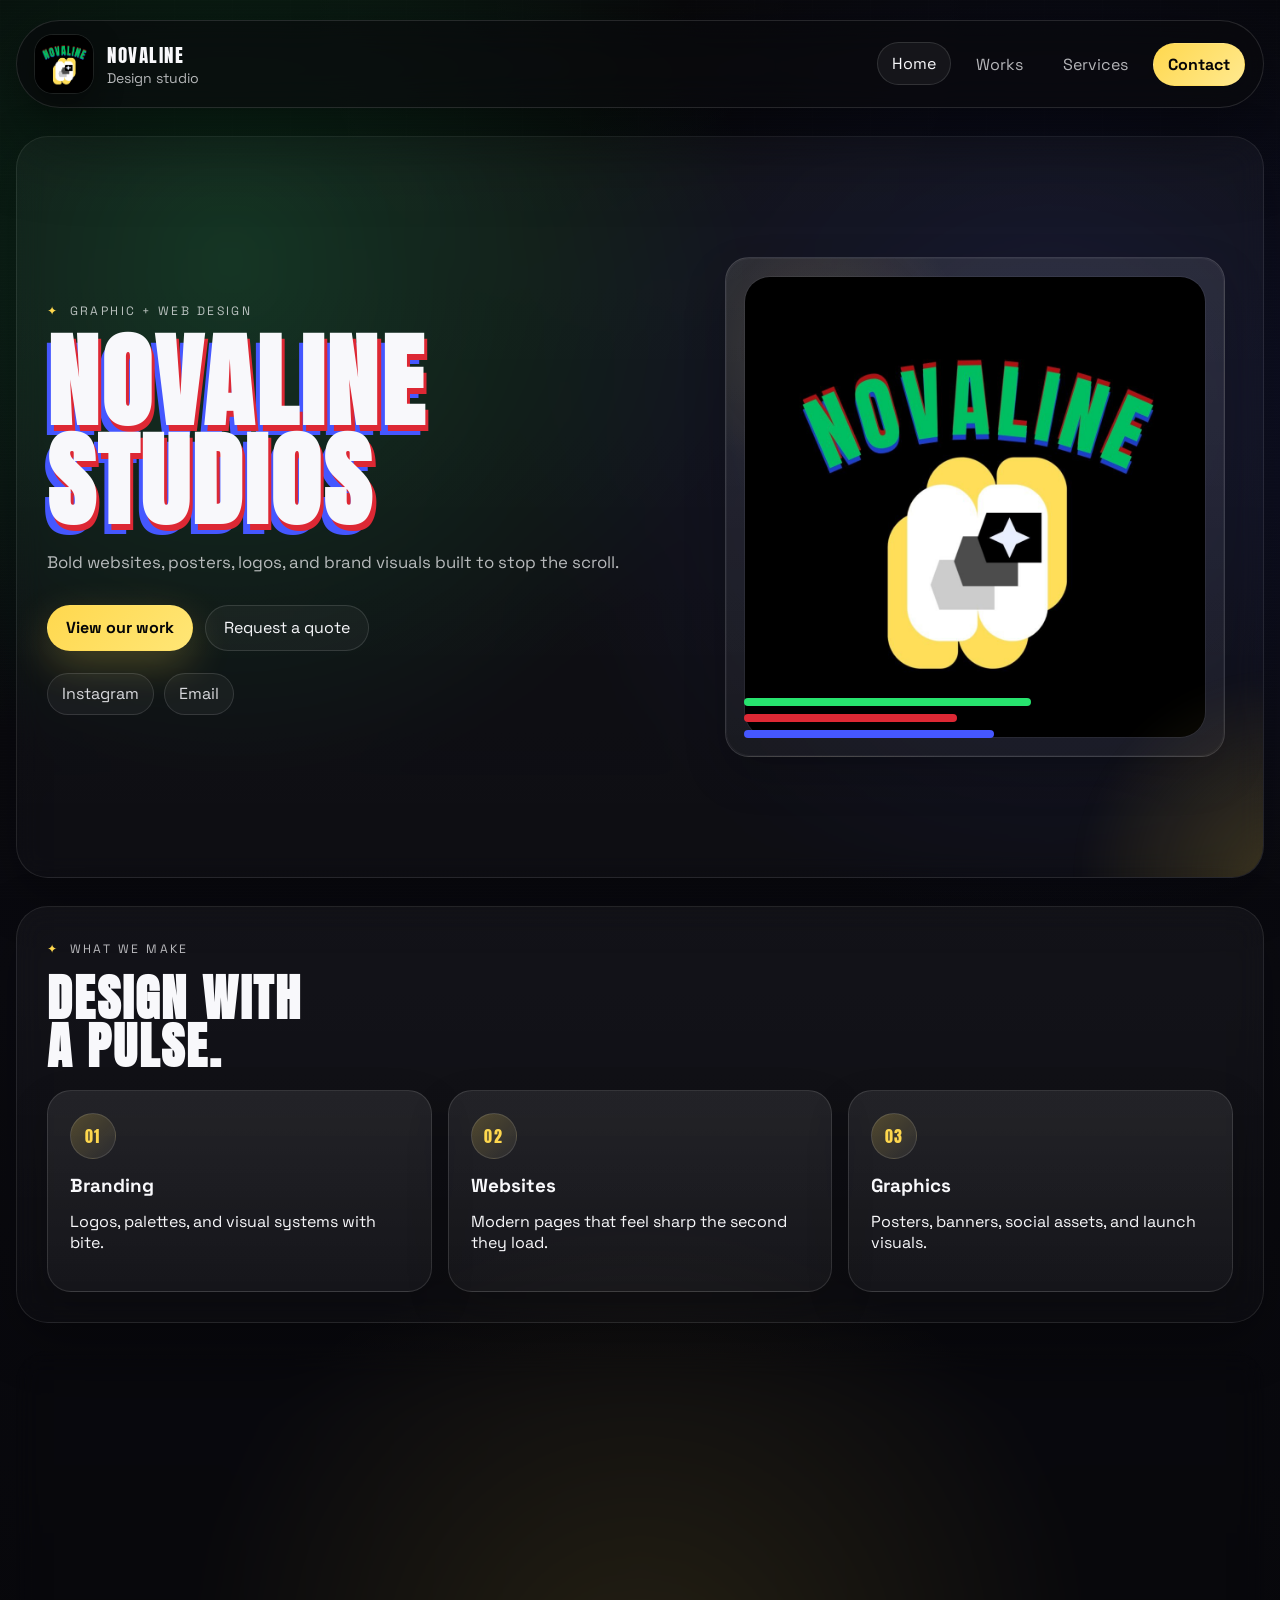
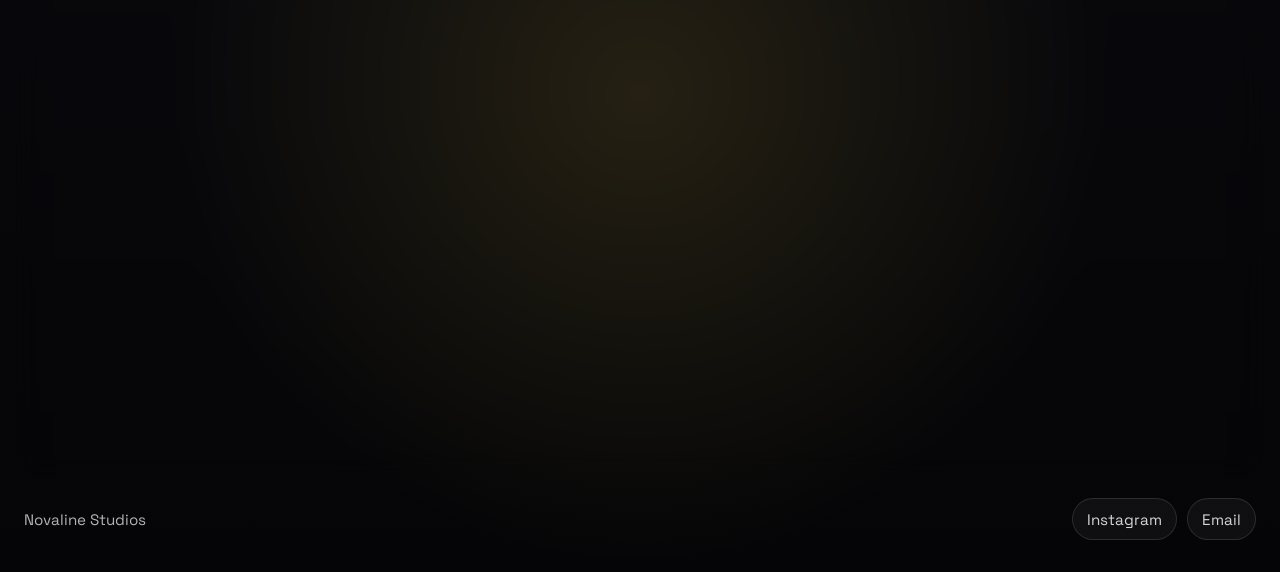
==== commit df6a4c52: "Add web app manifest, robots.txt, and sitemap.xml for SEO and PWA support - Created manifest.webmani" ====
--- a/novaline-studio/index.html
+++ b/novaline-studio/index.html
@@ -6,15 +6,74 @@
     <link rel="shortcut icon" href="assets/favicon.ico" />
     <meta charset="UTF-8" />
     <meta name="viewport" content="width=device-width, initial-scale=1.0" />
-    
-    <title>Novaline Studios | Design That Hits Different</title>
+    <meta name="robots" content="index, follow" />
+    <meta name="author" content="Novaline Studios" />
+    <meta name="theme-color" content="#111111" />
+    <meta name="keywords" content="graphic design, branding, web design, logo design, poster design, social media visuals" />
+    <title>Novaline Studios | Bold Branding, Web & Graphic Design</title>
     <meta
       name="description"
-      content="Novaline Studios creates bold brand systems, modern websites, and eye-catching visuals that help clients stand out."
+      content="Novaline Studios delivers bold branding, modern websites, posters, and social visuals that help creators and businesses stand out."
     />
-    
+    <link rel="canonical" href="https://novaline.novastudios.workers.dev/" />
+    <meta property="og:site_name" content="Novaline Studios" />
+    <meta property="og:title" content="Novaline Studios | Bold Branding, Web & Graphic Design" />
+    <meta property="og:description" content="Novaline Studios delivers bold branding, modern websites, posters, and social visuals that help creators and businesses stand out." />
+    <meta property="og:type" content="website" />
+    <meta property="og:url" content="https://novaline.novastudios.workers.dev/" />
+    <meta property="og:image" content="https://novaline.novastudios.workers.dev/assets/social-preview.png" />
+    <meta property="og:image:secure_url" content="https://novaline.novastudios.workers.dev/assets/social-preview.png" />
+    <meta property="og:image:type" content="image/png" />
+    <meta property="og:image:width" content="1200" />
+    <meta property="og:image:height" content="630" />
+    <meta property="og:locale" content="en_US" />
+    <meta name="twitter:card" content="summary_large_image" />
+    <meta name="twitter:site" content="@novaline.studio529" />
+    <meta name="twitter:creator" content="@novaline.studio529" />
+    <meta name="twitter:title" content="Novaline Studios | Bold Branding, Web & Graphic Design" />
+    <meta name="twitter:description" content="Novaline Studios delivers bold branding, modern websites, posters, and social visuals that help creators and businesses stand out." />
+    <meta name="twitter:image" content="https://novaline.novastudios.workers.dev/assets/social-preview.png" />
+    <meta name="twitter:image:alt" content="Novaline Studios brand logo and visual identity" />
+    <link rel="apple-touch-icon" sizes="180x180" href="/assets/novaline.jpg" />
+    <link rel="manifest" href="/manifest.webmanifest" />
+    <link rel="alternate" hreflang="en" href="https://novaline.novastudios.workers.dev/" />
+    <link rel="preload" as="image" href="https://novaline.novastudios.workers.dev/assets/social-preview.png" />
     <link rel="preconnect" href="https://fonts.googleapis.com" />
     <link rel="preconnect" href="https://fonts.gstatic.com" crossorigin />
+    <script type="application/ld+json">
+      {
+        "@context": "https://schema.org",
+        "@type": "ProfessionalService",
+        "name": "Novaline Studios",
+        "description": "Novaline Studios offers branding, website design, posters, social assets, and graphics that help small businesses and creators stand out.",
+        "logo": "assets/novaline.jpg",
+        "url": "https://novaline.novastudios.workers.dev/",
+        "contactPoint": [
+          {
+            "@type": "ContactPoint",
+            "contactType": "customer service",
+            "email": "novalinestudios529@gmail.com"
+          }
+        ],
+        "sameAs": [
+          "https://www.instagram.com/novaline.studio529/"
+        ]
+      }
+    </script>
+    <script type="application/ld+json">
+      {
+        "@context": "https://schema.org",
+        "@type": "BreadcrumbList",
+        "itemListElement": [
+          {
+            "@type": "ListItem",
+            "position": 1,
+            "name": "Home",
+            "item": "https://novaline.novastudios.workers.dev/"
+          }
+        ]
+      }
+    </script>
     <link rel="stylesheet" href="styles.css" />
   </head>
   <body>
--- a/novaline-studio/styles.css
+++ b/novaline-studio/styles.css
@@ -99,6 +99,110 @@
   max-width: 100%;
 }
 
+.series-slide img,
+.real-project img {
+  cursor: zoom-in;
+  transition: transform 220ms ease, opacity 220ms ease;
+}
+
+.series-slide img:hover,
+.real-project img:hover {
+  transform: scale(1.03);
+}
+
+.lightbox {
+  position: fixed;
+  inset: 0;
+  display: flex;
+  align-items: center;
+  justify-content: center;
+  padding: 22px;
+  background: rgba(4, 5, 9, 0.88);
+  opacity: 0;
+  pointer-events: none;
+  visibility: hidden;
+  transition: opacity 260ms ease, visibility 260ms ease;
+  z-index: 999;
+}
+
+.lightbox--open {
+  opacity: 1;
+  pointer-events: auto;
+  visibility: visible;
+}
+
+.lightbox__inner {
+  position: relative;
+  width: min(1100px, 100%);
+  max-height: 92vh;
+  display: grid;
+  gap: 14px;
+  align-items: center;
+  justify-items: center;
+  transform: translateY(10px) scale(0.98);
+  opacity: 0;
+  transition: transform 260ms ease, opacity 260ms ease;
+}
+
+.lightbox--open .lightbox__inner {
+  transform: translateY(0) scale(1);
+  opacity: 1;
+}
+
+.lightbox__image {
+  width: 100%;
+  max-height: 82vh;
+  height: auto;
+  border-radius: 24px;
+  object-fit: contain;
+  box-shadow: var(--shadow);
+}
+
+.lightbox__caption {
+  margin: 0;
+  max-width: 100%;
+  color: var(--muted);
+  text-align: center;
+}
+
+.lightbox__close {
+  position: absolute;
+  top: -12px;
+  right: -12px;
+  width: 42px;
+  height: 42px;
+  border: none;
+  border-radius: 999px;
+  background: rgba(255, 255, 255, 0.08);
+  color: var(--text);
+  font-size: 1.35rem;
+  cursor: pointer;
+  display: grid;
+  place-items: center;
+  transition: transform 180ms ease, background 180ms ease;
+}
+
+.lightbox__close:hover {
+  transform: scale(1.06);
+  background: rgba(255, 255, 255, 0.13);
+}
+
+.lightbox__inner:focus-within .lightbox__close {
+  outline: 2px solid var(--yellow);
+  outline-offset: 4px;
+}
+
+@media (max-width: 740px) {
+  .lightbox {
+    padding: 16px;
+  }
+
+  .lightbox__close {
+    top: 0;
+    right: 0;
+  }
+}
+
 .page-shell {
   width: min(1600px, calc(100% - 32px));
   max-width: 1600px;
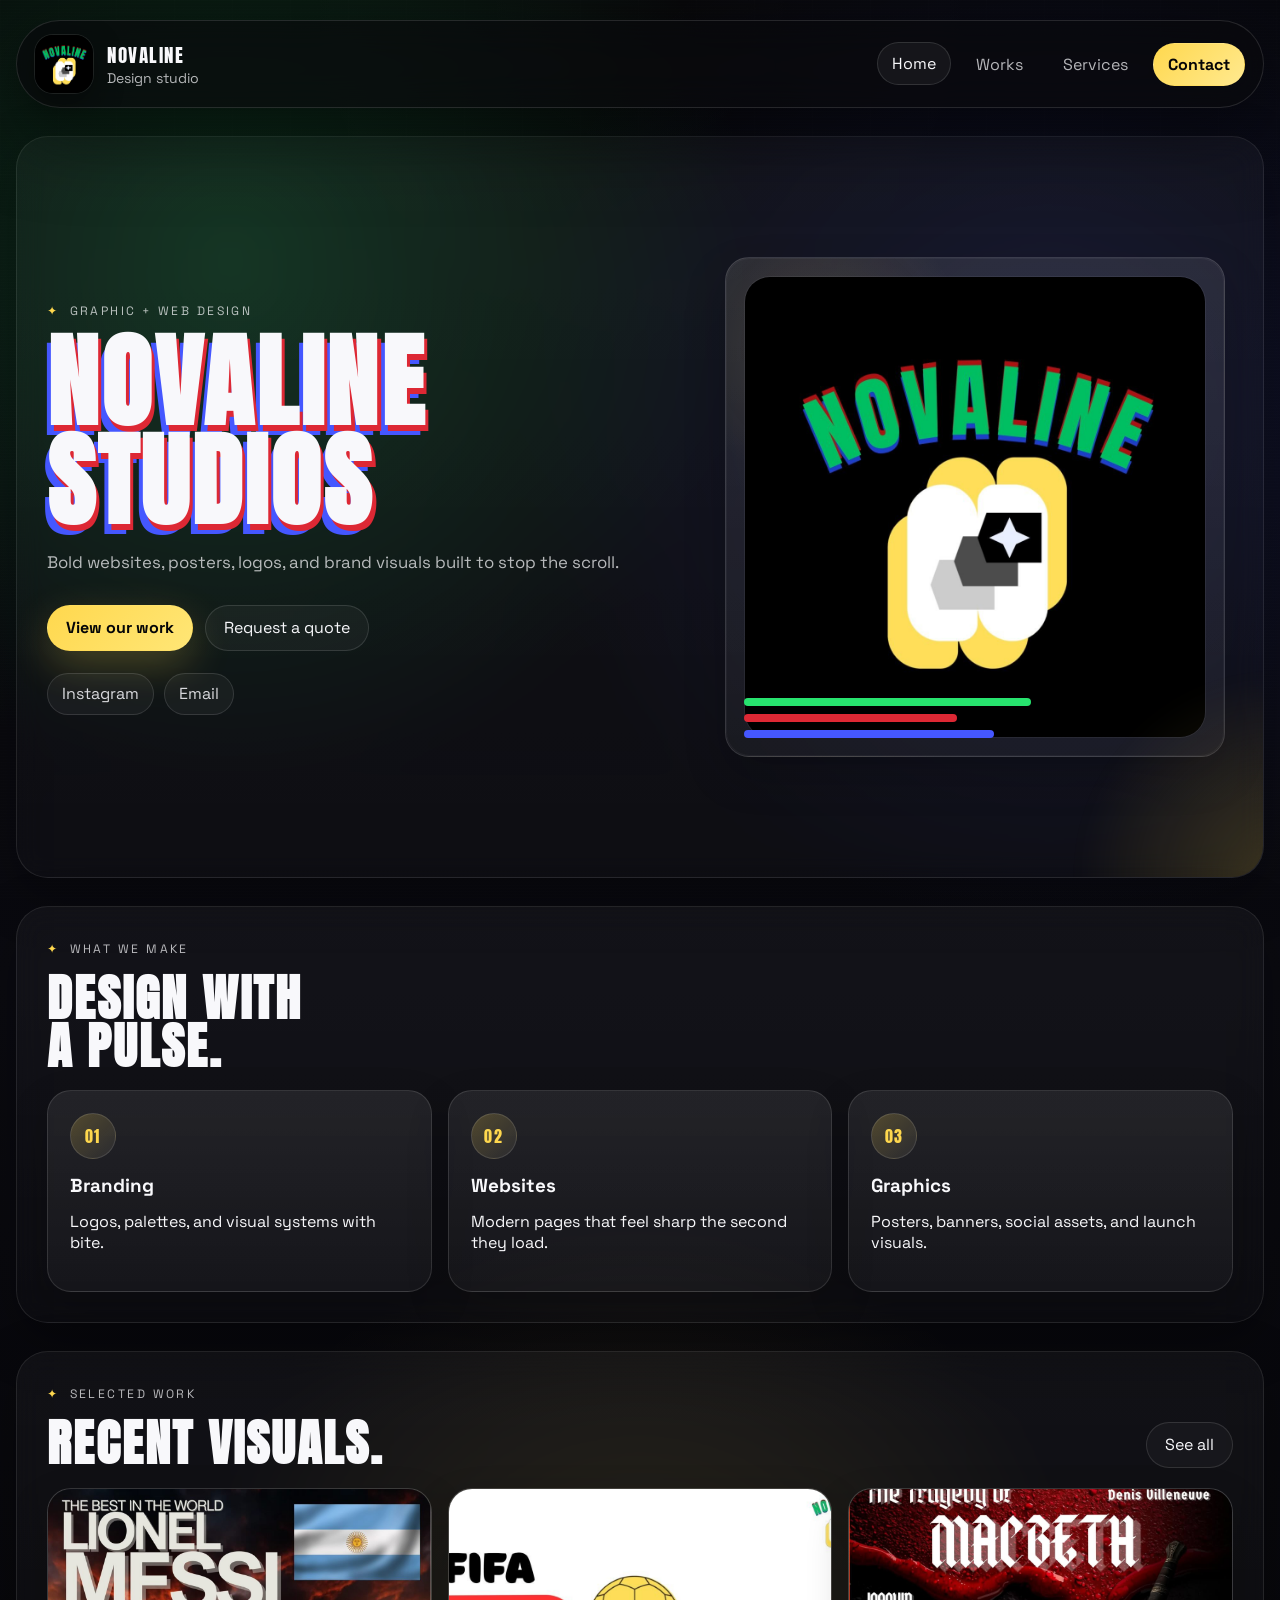
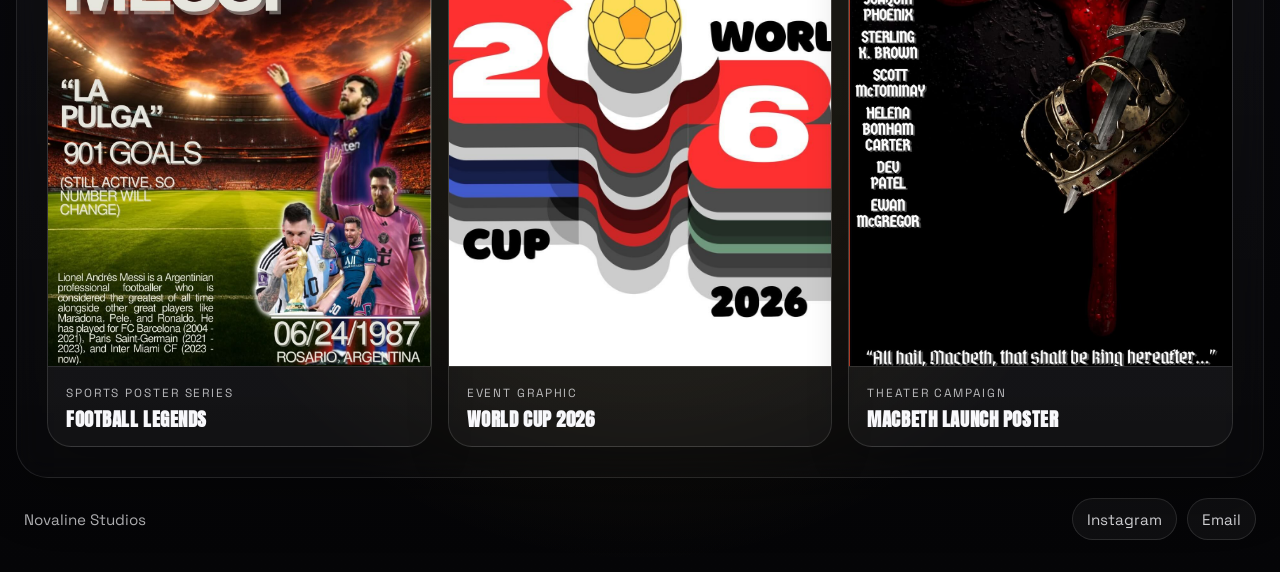
==== commit ffaa324d: "SEO optimization and content updates for Novaline Studio's website. Updated contact information, enh" ====
--- a/novaline-studio/index.html
+++ b/novaline-studio/index.html
@@ -22,6 +22,7 @@
     <meta property="og:type" content="website" />
     <meta property="og:url" content="https://novaline.novastudios.workers.dev/" />
     <meta property="og:image" content="https://novaline.novastudios.workers.dev/assets/social-preview.png" />
+    <meta property="og:image:alt" content="Novaline Studios brand preview image with dark graphic style" />
     <meta property="og:image:secure_url" content="https://novaline.novastudios.workers.dev/assets/social-preview.png" />
     <meta property="og:image:type" content="image/png" />
     <meta property="og:image:width" content="1200" />
@@ -63,6 +64,17 @@
     <script type="application/ld+json">
       {
         "@context": "https://schema.org",
+        "@type": "WebSite",
+        "name": "Novaline Studios",
+        "url": "https://novaline.novastudios.workers.dev/",
+        "sameAs": [
+          "https://www.instagram.com/novaline.studio529/"
+        ]
+      }
+    </script>
+    <script type="application/ld+json">
+      {
+        "@context": "https://schema.org",
         "@type": "BreadcrumbList",
         "itemListElement": [
           {
